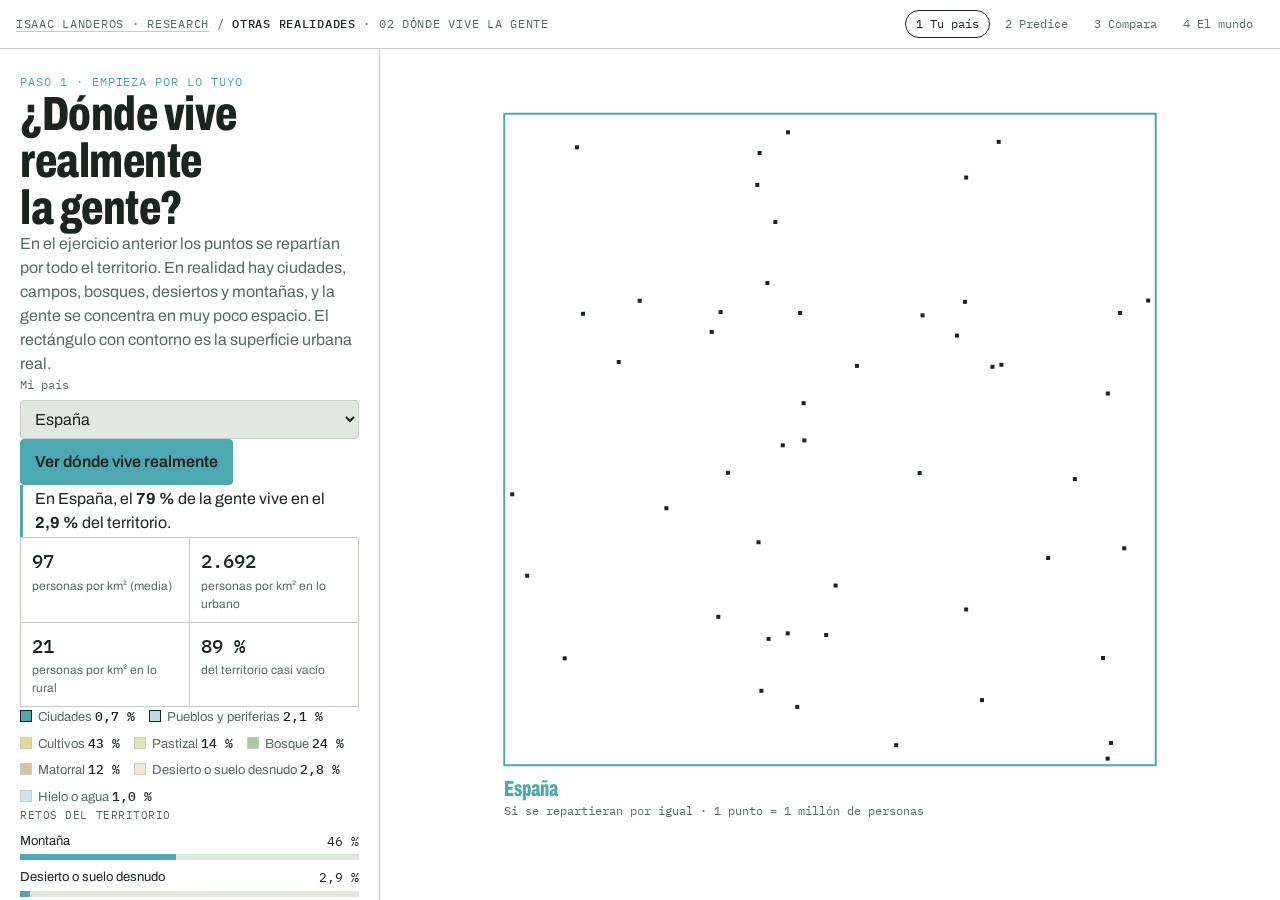
==== 02-donde-vive/index.html @ a5b309a2 "Publicar ejercicio 02: Dónde vive la gente Treemap urbano/rural (GHSL), cobertura del suelo (FAO) y " ====
<!doctype html>
<html lang="es">
<head>
<meta charset="utf-8">
<meta name="viewport" content="width=device-width, initial-scale=1, viewport-fit=cover">
<title>Dónde vive la gente · Otras realidades</title>
<meta name="description" content="La densidad media engaña. Descubre qué parte de cada país es urbana, dónde vive su gente y qué retos impone su territorio.">
<!-- Vista previa al compartir el enlace (tools/preparar-publicacion.py completa og:url y og:image) -->
<meta property="og:title" content="¿Dónde vive realmente la gente?">
<meta property="og:description" content="Dónde vive la gente · Otras realidades, ejercicio 02">
<meta property="og:type" content="website">
<meta property="og:url" content="https://isaac-landeros.github.io/otras-realidades/02-donde-vive/">
<meta property="og:image" content="https://isaac-landeros.github.io/otras-realidades/02-donde-vive/og.png">
<meta property="og:image:width" content="1200">
<meta property="og:image:height" content="630">
<meta name="twitter:card" content="summary_large_image">
<link rel="canonical" href="https://isaac-landeros.github.io/otras-realidades/02-donde-vive/">
<link rel="preload" href="../shared/fonts/archivo-var.woff2" as="font" type="font/woff2" crossorigin>
<link rel="stylesheet" href="../shared/css/theme.css">
<link rel="stylesheet" href="../shared/css/base.css">
</head>
<body>

<!-- ================= MODO INTERACTIVO ================= -->
<div class="app" id="app">
  <header class="bar">
    <div class="brand"><a class="back" href="https://www.isaaclanderos.com/research" title="Volver a Research">Isaac Landeros · Research</a> / <b>Otras realidades</b> · 02 Dónde vive la gente</div>
    <nav class="steps" aria-label="Pasos">
      <button data-go="home">1 Tu país</button>
      <button data-go="guess">2 Predice</button>
      <button data-go="reveal">3 Compara</button>
      <button data-go="world">4 El mundo</button>
    </nav>
  </header>

  <div class="main" id="main">
    <aside class="panel" id="panel">

      <!-- Escena 1 -->
      <section data-scene="home">
        <div class="eyebrow">Paso 1 · Empieza por lo tuyo</div>
        <h1>¿Dónde vive realmente la gente?</h1>
        <p class="lede" id="homeLede"></p>
        <label class="field"><span>Mi país</span><select id="home"></select></label>
        <div class="actions"><button class="btn btn-primary" id="morphBtn"></button></div>
        <p class="prompt" id="homeLine"></p>
        <div class="tiles" id="homeTiles"></div>
        <div class="land-legend" id="homeLegend"></div>
        <div class="retos" id="homeRetos"></div>
        <p class="prompt" id="homePrompt"></p>
        <div class="actions"><button class="btn" data-go="guess">Comparar con otro país →</button></div>
      </section>

      <!-- Escena 2 -->
      <section data-scene="guess" hidden>
        <div class="eyebrow">Paso 2 · Antes de mirar, predice</div>
        <p class="notice" id="sharedNotice" hidden></p>
        <h2 id="guessTitle"></h2>
        <div class="row">
          <label class="field"><span>Comparar con</span><select id="other"></select></label>
          <div style="flex:0 0 auto"><button class="btn btn-ghost" id="random">Sorpréndeme</button></div>
        </div>
        <label class="field"><span id="gaLabel"></span><output id="gaOut"></output>
          <input type="range" id="ga" min="0" max="1" step="0.005"></label>
        <label class="field"><span id="gpLabel"></span><output id="gpOut"></output>
          <input type="range" id="gp" min="0" max="100" step="1"></label>
        <p class="small" id="guessHelp"></p>
        <div class="actions"><button class="btn btn-primary" id="revealBtn">Revelar</button></div>
      </section>

      <!-- Escena 3 -->
      <section data-scene="reveal" hidden>
        <div class="eyebrow">Paso 3 · Compara</div>
        <h2 id="revealTitle"></h2>
        <div class="verdict" id="verdict"></div>
        <div class="retos" id="cmpRetos"></div>
        <p class="prompt" id="reflect"></p>
        <div class="actions">
          <button class="btn btn-primary" id="shareImg">Guardar imagen</button>
          <button class="btn" id="copyLink">Copiar enlace</button>
        </div>
        <div class="actions">
          <button class="btn btn-ghost" data-go="guess">Otro país</button>
          <button class="btn btn-ghost" data-go="world">Ver el mundo</button>
          <button class="btn btn-ghost" id="toReel">Versión para Reels</button>
        </div>
      </section>

      <!-- Escena 4 -->
      <section data-scene="world" hidden>
        <div class="eyebrow">Paso 4 · El mundo</div>
        <h2>El mundo frente a <span class="home-name" id="worldHome"></span></h2>
        <label class="field"><span>Comparar todos con</span><select id="home2"></select></label>
        <p class="legend-line"><span class="swatch urb" style="background:var(--c-home)"></span><span id="worldLegend"></span></p>
        <div class="row">
          <label class="field"><span>Qué países ver</span><select id="view"></select></label>
          <label class="field"><span>Continente</span><select id="cont"><option value="">Todos</option></select></label>
          <label class="field"><span>Ordenar por</span><select id="sort"></select></label>
        </div>
        <div class="land-legend" id="worldLand"></div>
        <p class="small" id="worldHelp"></p>
      </section>

      <footer class="sources" id="sources"></footer>
    </aside>

    <div class="stage" id="stage" aria-label="Visualización">
      <div class="stage-tag" id="stageTag" hidden><span class="swatch urb" style="background:var(--c-home)"></span><span id="stageTagText"></span></div>
    </div>
  </div>
</div>

<!-- ================= MODO EXPORTACIÓN ================= -->
<div class="export" id="export" hidden>
  <div class="tools">
    <button class="btn btn-ghost" id="exBack">← Volver</button>
    <select id="exFormat" aria-label="Formato">
      <option value="reel">Reel 1080×1920</option>
      <option value="post">Publicación 1080×1350</option>
    </select>
    <select id="exTheme" aria-label="Tema">
      <option value="light">Claro</option><option value="dark">Oscuro</option>
    </select>
    <button class="btn" id="exPlay">Reproducir</button>
    <button class="btn btn-primary" id="exRec">Grabar vídeo</button>
    <button class="btn" id="exPng">Guardar fotograma</button>
    <span class="small" id="exInfo"></span>
  </div>
  <div class="frame" id="exFrame"></div>
</div>

<script src="../shared/lib/p5.min.js"></script>
<script src="../shared/data/countries.js"></script>
<script src="../shared/js/core.js"></script>
<script src="sketch.js"></script>
</body>
</html>
---- shared/css/theme.css ----
/* ==========================================================================
   OTRAS REALIDADES · TEMA VISUAL
   --------------------------------------------------------------------------
   Este es el ÚNICO archivo que hay que editar para cambiar colores y fuentes
   de toda la serie. Los sketches de p5.js leen estas variables al dibujar,
   así que el lienzo, los textos y las imágenes exportadas cambian a la vez.

   Para cambiar de tipografía:
     1. Copia los archivos .woff2 nuevos en shared/fonts/
     2. Cambia las reglas @font-face de abajo
     3. Cambia --f-display / --f-body / --f-mono
   (Alternativa rápida: sustituye los @font-face por un <link> de Google
    Fonts en cada index.html y escribe aquí los nombres de las familias.)
   ========================================================================== */

/* ---------- Fuentes ---------- */
@font-face{
  font-family:"Archivo";
  src:url("../fonts/archivo-var.woff2") format("woff2");
  font-weight:100 900; font-stretch:62% 125%; font-display:swap;
}
@font-face{
  font-family:"IBM Plex Mono";
  src:url("../fonts/ibm-plex-mono-400.woff2") format("woff2");
  font-weight:400; font-display:swap;
}
@font-face{
  font-family:"IBM Plex Mono";
  src:url("../fonts/ibm-plex-mono-500.woff2") format("woff2");
  font-weight:500; font-display:swap;
}

:root{
  /* Familias */
  --f-display:"Archivo", "Helvetica Neue", Arial, sans-serif;   /* títulos y cifras grandes */
  --f-body:"Archivo", "Helvetica Neue", Arial, sans-serif;      /* texto corrido */
  --f-mono:"IBM Plex Mono", ui-monospace, Menlo, monospace;     /* datos, etiquetas */

  /* Carácter de los títulos (anchura y peso de la fuente variable) */
  --display-stretch:72%;
  --display-weight:800;

  /* ---------- Colores · tema claro ---------- */
  --c-paper:#ffffff;   /* fondo */
  --c-panel:#e2e7e1;   /* superficies, selección */
  --c-ink:#1c2420;     /* texto y contornos */
  --c-muted:#5a6862;   /* texto secundario */
  --c-rule:#c6cdc5;    /* líneas finas */
  --c-home:#4ca9b1;    /* TU país: acento principal */
  --c-dot:#1c2420;     /* puntos de población del otro país */
  --c-on-home:#1c2420; /* texto sobre el acento (oscuro: el blanco no se lee sobre #4ca9b1) */

  /* Ejercicio 02 · urbano */
  --c-city:#4ca9b1;    /* ciudades */
  --c-town:#b7dfe2;    /* pueblos y periferias */
  /* Ejercicio 02 · rural (cobertura del suelo) */
  --c-crop:#e8d68a;    /* cultivos */
  --c-pasture:#dfe8b4; /* pastizal */
  --c-forest:#a9c9a1;  /* bosque */
  --c-shrub:#d4c59c;   /* matorral */
  --c-desert:#f4e9d4;  /* desierto o suelo desnudo */
  --c-icewater:#cfe2ec;/* hielo o agua */
}

/* ---------- Colores · tema oscuro ---------- */
@media (prefers-color-scheme: dark){
  :root:not([data-theme="light"]){
    --c-paper:#131816; --c-panel:#1b2220; --c-ink:#e4eae5; --c-muted:#91a098;
    --c-rule:#2d3733; --c-home:#4ca9b1; --c-dot:#dbe4de; --c-on-home:#131816;
    --c-city:#4ca9b1; --c-town:#2a5558;
    --c-crop:#6b5d2a; --c-pasture:#4a5530; --c-forest:#2f4a35; --c-shrub:#5a4f36; --c-desert:#3a352b; --c-icewater:#2c4450;
    color-scheme:dark;
  }
}
:root[data-theme="dark"]{
  --c-paper:#131816; --c-panel:#1b2220; --c-ink:#e4eae5; --c-muted:#91a098;
  --c-rule:#2d3733; --c-home:#4ca9b1; --c-dot:#dbe4de; --c-on-home:#131816;
  --c-city:#4ca9b1; --c-town:#2a5558;
  --c-crop:#6b5d2a; --c-pasture:#4a5530; --c-forest:#2f4a35; --c-shrub:#5a4f36; --c-desert:#3a352b; --c-icewater:#2c4450;
  color-scheme:dark;
}
---- shared/css/base.css ----
/* ==========================================================================
   OTRAS REALIDADES · ESTRUCTURA COMÚN
   Maquetación y componentes compartidos por todos los ejercicios.
   No contiene colores ni fuentes: todo sale de theme.css.
   ========================================================================== */

*,*::before,*::after{box-sizing:border-box}
html,body{height:100%;margin:0}
body{
  background:var(--c-paper); color:var(--c-ink);
  font-family:var(--f-body); font-size:16px; line-height:1.5;
  -webkit-font-smoothing:antialiased;
}
[hidden]{display:none !important}
button,select,input,textarea{font:inherit;color:inherit}

/* ---------- Aplicación a pantalla completa ---------- */
.app{
  height:100dvh; display:grid; grid-template-rows:auto 1fr;
  padding-top:env(safe-area-inset-top,0px); padding-bottom:env(safe-area-inset-bottom,0px);
}
.bar{
  display:flex; align-items:center; justify-content:space-between; gap:12px; flex-wrap:wrap;
  padding-block:10px; border-bottom:1px solid var(--c-rule);
  padding-left:max(16px,env(safe-area-inset-left,0px)); padding-right:max(16px,env(safe-area-inset-right,0px));
}
.brand{font-family:var(--f-mono); font-size:12px; letter-spacing:.06em; text-transform:uppercase; color:var(--c-muted)}
.brand b{color:var(--c-ink); font-weight:500}
.brand a.back{color:inherit; text-decoration:none; border-bottom:1px solid var(--c-rule)}
.brand a.back:hover{color:var(--c-home); border-color:var(--c-home)}
@media (max-width:760px){ .brand{font-size:11px} }
.steps{display:flex; gap:4px; flex-wrap:wrap}
.steps button{
  background:none; border:1px solid transparent; border-radius:999px; padding:4px 10px;
  font-family:var(--f-mono); font-size:12px; color:var(--c-muted); cursor:pointer;
}
.steps button[aria-current="step"]{border-color:var(--c-ink); color:var(--c-ink)}
.steps button:disabled{opacity:.4; cursor:default}

/* Escritorio: panel de texto a la izquierda, lienzo a la derecha.
   Móvil: lienzo arriba, panel debajo. */
.main{display:grid; grid-template-columns:minmax(300px,380px) 1fr; min-height:0}
.panel{
  overflow:auto; border-right:1px solid var(--c-rule);
  padding-block:24px 32px; padding-left:max(20px,env(safe-area-inset-left,0px)); padding-right:20px;
  display:flex; flex-direction:column; gap:16px;
}
.stage{position:relative; min-width:0; min-height:0; overflow:auto}
.stage canvas{display:block}
@media (max-width:760px){
  .main{grid-template-columns:1fr; grid-template-rows:minmax(0,52fr) minmax(0,48fr)}
  .stage{order:-1; border-bottom:1px solid var(--c-rule)}
  .panel{border-right:0; padding-block:18px 28px;
    padding-left:max(16px,env(safe-area-inset-left,0px)); padding-right:max(16px,env(safe-area-inset-right,0px))}
  .main.world{grid-template-rows:minmax(0,62fr) minmax(0,38fr)}
  .bar{gap:6px; padding-block:8px}
  .steps{width:100%; justify-content:space-between; gap:2px}
  .steps button{padding:4px 7px; font-size:11px}
}

/* ---------- Tipografía ---------- */
.eyebrow{font-family:var(--f-mono); font-size:12px; letter-spacing:.08em; text-transform:uppercase; color:var(--c-home)}
h1,h2{font-family:var(--f-display); font-weight:var(--display-weight); font-stretch:var(--display-stretch);
  line-height:.98; letter-spacing:-.01em; margin:0; text-wrap:balance}
h1{font-size:clamp(32px,4.4vw,48px)}
h2{font-size:clamp(26px,3.4vw,36px)}
p{margin:0}
.lede{color:var(--c-muted)}
.small{font-size:13px; color:var(--c-muted)}
.prompt{border-left:3px solid var(--c-home); padding:2px 0 2px 12px}

/* ---------- Controles ---------- */
.field{display:flex; flex-direction:column; gap:6px}
.field > span{font-family:var(--f-mono); font-size:12px; color:var(--c-muted)}
.field output{font-family:var(--f-mono); font-size:22px; font-weight:500; font-variant-numeric:tabular-nums; color:var(--c-ink)}
select,textarea{
  background:var(--c-panel); border:1px solid var(--c-rule); border-radius:4px; padding:9px 10px; width:100%;
}
textarea{resize:vertical; min-height:64px}
input[type=range]{width:100%; accent-color:var(--c-home)}
.row{display:flex; gap:8px; flex-wrap:wrap; align-items:end}
.row > *{flex:1 1 140px; min-width:0}
.actions{display:flex; gap:8px; flex-wrap:wrap}
.btn{
  border:1px solid var(--c-ink); background:transparent; border-radius:4px; padding:10px 14px;
  font-weight:600; cursor:pointer; text-decoration:none; display:inline-flex; align-items:center; gap:6px;
}
.btn-primary{background:var(--c-home); border-color:var(--c-home); color:var(--c-on-home)}
.btn:hover{filter:brightness(1.06)}
.btn-ghost{border-color:var(--c-rule); font-weight:500}
:focus-visible{outline:2px solid var(--c-home); outline-offset:2px}

/* ---------- Cifras ---------- */
.tiles{display:grid; grid-template-columns:repeat(2,1fr); gap:1px; background:var(--c-rule); border:1px solid var(--c-rule)}
.tiles div{background:var(--c-paper); padding:9px 11px; display:flex; flex-direction:column; gap:1px; min-width:0}
.tiles b{font-family:var(--f-mono); font-weight:500; font-size:19px; font-variant-numeric:tabular-nums}
.tiles b.zero{color:var(--c-home)}
.tiles span{font-size:12px; color:var(--c-muted)}
.tiles.five{grid-template-columns:repeat(5,1fr)}
.tiles.five b{font-size:16px}
.tiles.five span{font-size:11px}

.verdict{display:grid; gap:10px}
.verdict .line{display:grid; grid-template-columns:1fr auto auto; gap:4px 12px; align-items:baseline;
  border-bottom:1px solid var(--c-rule); padding-bottom:8px}
.verdict .k{font-size:13px; color:var(--c-muted)}
.verdict .g,.verdict .r{font-family:var(--f-mono); font-variant-numeric:tabular-nums}
.verdict .g{color:var(--c-muted); text-decoration:line-through; text-decoration-color:var(--c-rule)}
.verdict .r{font-size:20px; font-weight:500}
.verdict .msg{grid-column:1/-1; font-size:13px}

.notice{background:var(--c-panel); padding:10px 12px; border-radius:4px; font-size:14px}
.toast{position:fixed; left:50%; transform:translateX(-50%);
  bottom:calc(20px + env(safe-area-inset-bottom,0px)); background:var(--c-ink); color:var(--c-paper);
  padding:8px 14px; border-radius:4px; font-size:14px; z-index:20}

.home-name{color:var(--c-home)}
h3.sub{font-family:var(--f-display); font-size:20px; font-weight:700; margin:6px 0 0}
.sw-home{display:inline-block; flex:none; width:14px; height:14px; border:1.5px dashed var(--c-home)}
.legend-line{display:flex; gap:8px; align-items:center; font-size:14px}
.stage-tag{position:sticky; top:0; z-index:2; display:flex; gap:8px; align-items:center;
  padding:8px 12px; background:var(--c-paper); border-bottom:1px solid var(--c-rule); font-size:13px}
.stage-tag b{color:var(--c-home)}
.land-legend{display:flex; flex-wrap:wrap; gap:6px 14px; font-size:13px; color:var(--c-muted)}
.land-legend i{display:inline-block; width:12px; height:12px; border:1px solid var(--c-rule); margin-right:6px; vertical-align:-1px}
.land-legend b{color:var(--c-ink); font-weight:500; font-family:var(--f-mono)}
/* ---------- Retos (ejercicio 02) ---------- */
.retos{display:flex; flex-direction:column; gap:8px}
.retos .head{display:grid; grid-template-columns:1fr auto auto; gap:8px; font-family:var(--f-mono); font-size:11px; color:var(--c-muted); text-transform:uppercase; letter-spacing:.05em}
.reto{display:grid; grid-template-columns:1fr auto; gap:3px 10px; font-size:13px}
.reto .v{font-family:var(--f-mono); font-variant-numeric:tabular-nums; text-align:right}
.reto .v.na{color:var(--c-muted)}
.reto .track{grid-column:1/-1; height:6px; background:var(--c-panel); position:relative}
.reto .track i{position:absolute; inset:0 auto 0 0; background:var(--c-ink)}
.reto .track.home i{background:var(--c-home)}
.reto .pair{grid-column:1/-1; display:grid; gap:3px}
.swatch{display:inline-block; width:12px; height:12px; border:1px solid var(--c-rule); margin-right:6px; vertical-align:-1px}
.swatch.urb{border:1.5px solid var(--c-ink)}
.land-legend i.urb{border:1.5px solid var(--c-ink)}
footer.sources{font-size:12px; color:var(--c-muted); border-top:1px solid var(--c-rule); padding-top:12px; margin-top:auto}

/* ---------- Modo exportación (Reels / publicaciones) ---------- */
.export{height:100dvh; display:grid; grid-template-rows:auto 1fr; background:var(--c-panel)}
.export .tools{display:flex; flex-wrap:wrap; gap:8px; align-items:center; padding:10px 16px; border-bottom:1px solid var(--c-rule); background:var(--c-paper)}
.export .tools select{width:auto}
.export .frame{display:grid; place-items:center; min-height:0; padding:16px; overflow:hidden}
.export canvas{max-width:100%; max-height:calc(100dvh - 130px); width:auto !important; height:auto !important; box-shadow:0 2px 20px rgba(0,0,0,.18)}

@media (prefers-reduced-motion: reduce){ *{transition:none !important; animation:none !important} }
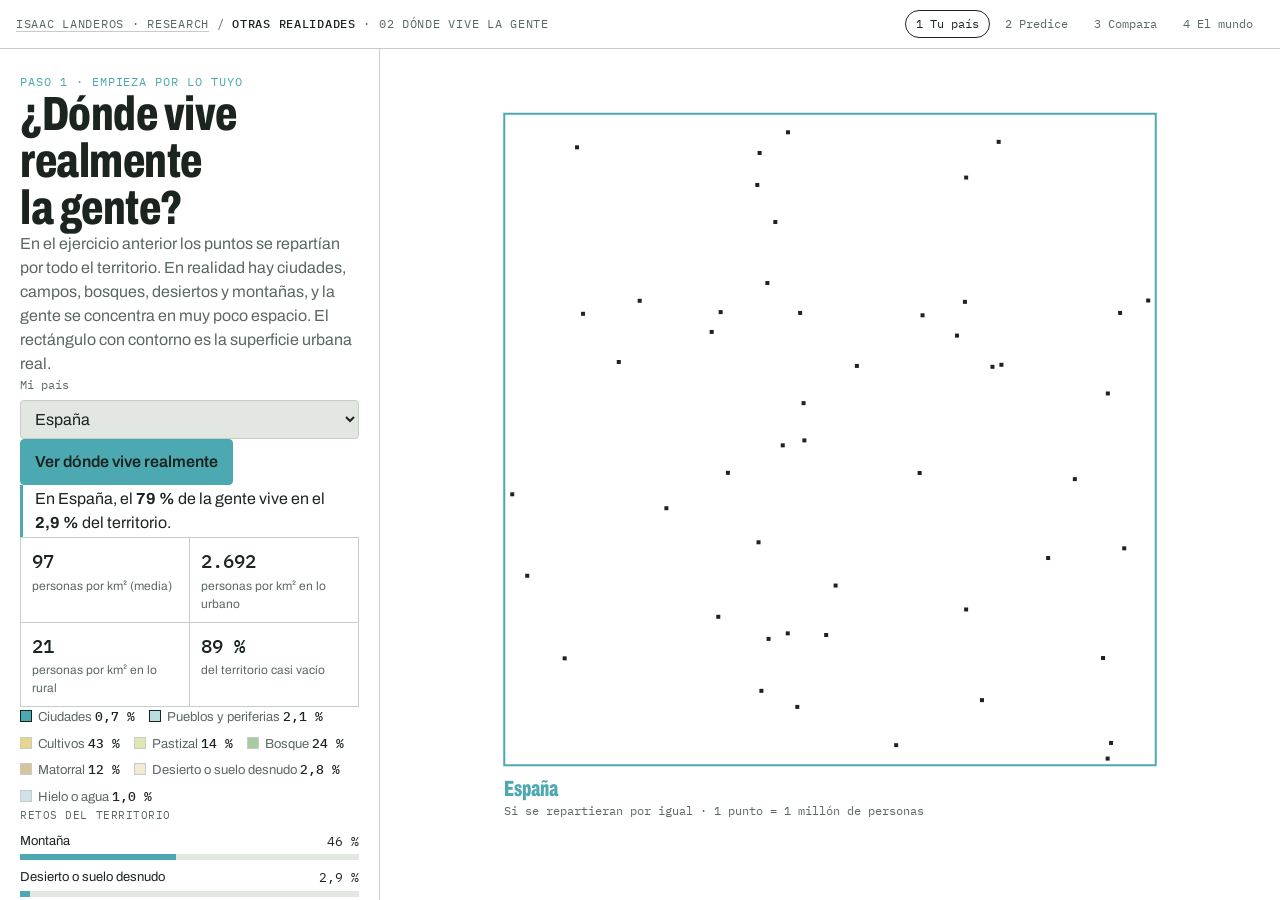
==== commit 2019554a: "Ejercicio 02: leyenda en la predicción, orden y cierre del vídeo, país propio destacado en el mundo " ====
--- a/02-donde-vive/index.html
+++ b/02-donde-vive/index.html
@@ -66,6 +66,7 @@
           <input type="range" id="gp" min="0" max="100" step="1"></label>
         <p class="small" id="guessHelp"></p>
         <div class="actions"><button class="btn btn-primary" id="revealBtn">Revelar</button></div>
+        <div class="land-legend" id="guessLegend"></div>
       </section>
 
       <!-- Escena 3 -->
--- a/shared/css/base.css
+++ b/shared/css/base.css
@@ -121,6 +121,8 @@
 .stage-tag{position:sticky; top:0; z-index:2; display:flex; gap:8px; align-items:center;
   padding:8px 12px; background:var(--c-paper); border-bottom:1px solid var(--c-rule); font-size:13px}
 .stage-tag b{color:var(--c-home)}
+.stage-tag{cursor:pointer}
+.stage-tag u{color:var(--c-home); text-underline-offset:2px}
 .land-legend{display:flex; flex-wrap:wrap; gap:6px 14px; font-size:13px; color:var(--c-muted)}
 .land-legend i{display:inline-block; width:12px; height:12px; border:1px solid var(--c-rule); margin-right:6px; vertical-align:-1px}
 .land-legend b{color:var(--c-ink); font-weight:500; font-family:var(--f-mono)}
